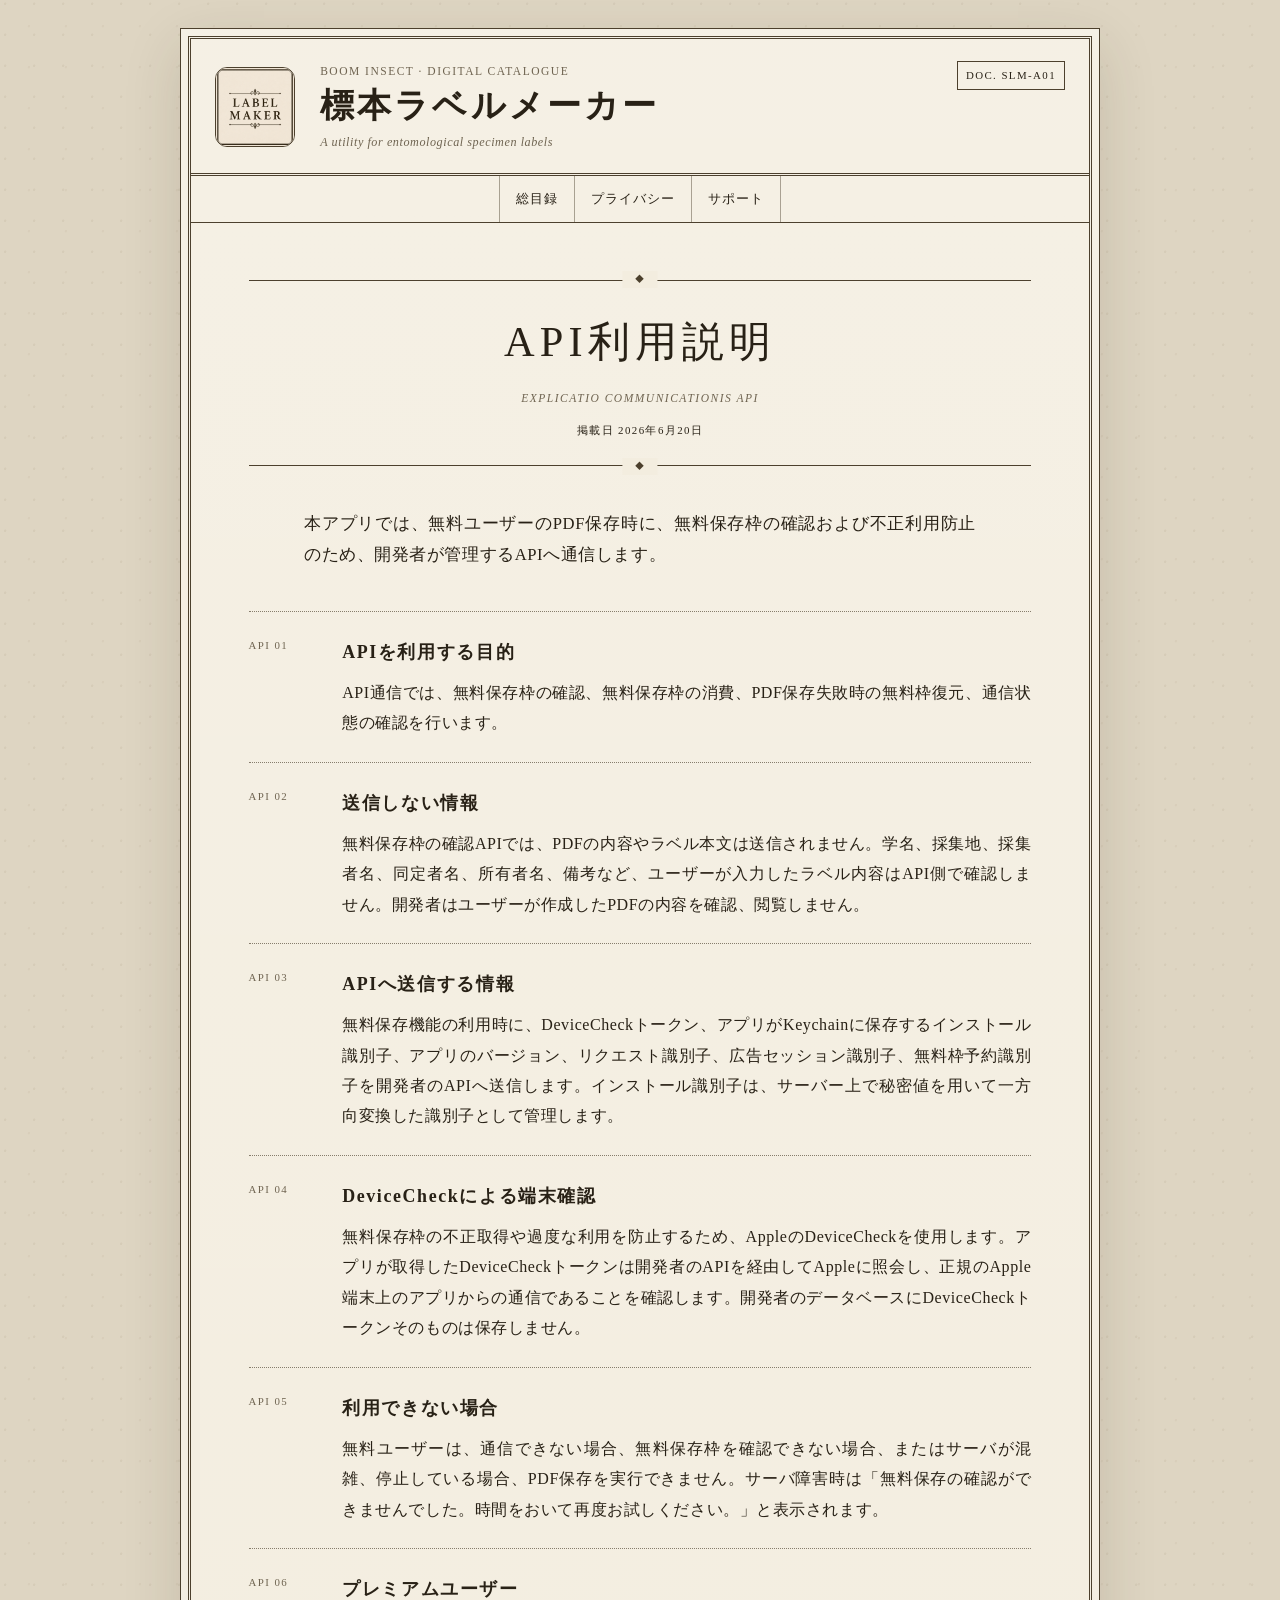
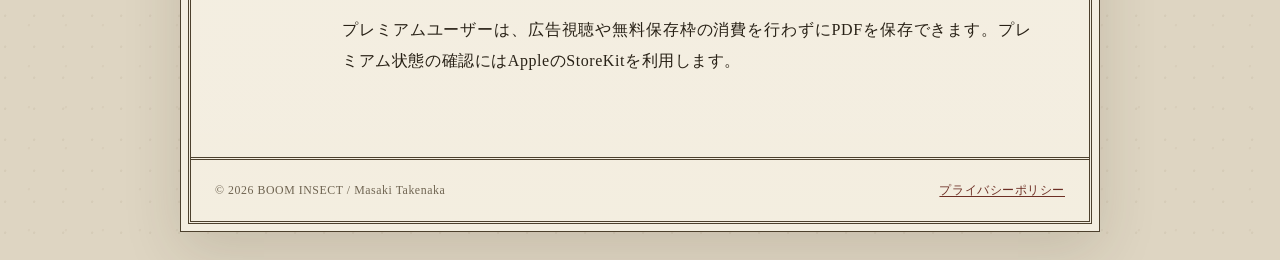
==== api.html @ 9e046845 "initial commit" ====
<!doctype html>
<html lang="ja">
<head>
  <meta charset="utf-8"><meta name="viewport" content="width=device-width, initial-scale=1">
  <meta name="description" content="標本ラベルメーカーの無料保存API利用説明。送信する情報、送信しない情報、DeviceCheckについて説明します。">
  <title>API利用説明 | 標本ラベルメーカー</title>
  <link rel="icon" href="assets/app-icon.png"><link rel="stylesheet" href="styles.css">
</head>
<body>
  <a class="skip-link" href="#main">本文へ移動</a>
  <div class="sheet"><div class="inner-frame">
    <header class="masthead"><img class="app-mark" src="assets/app-icon.png" alt="標本ラベルメーカーのアイコン" width="80" height="80"><div><p class="eyebrow">BOOM INSECT · Digital Catalogue</p><p class="site-title">標本ラベルメーカー</p><p class="site-subtitle">A utility for entomological specimen labels</p></div><p class="catalogue-number">Doc. SLM-A01</p></header>
    <nav class="site-nav" aria-label="主要ナビゲーション"><a href="index.html">総目録</a><a href="privacy.html">プライバシー</a><a href="support.html">サポート</a></nav>
    <main id="main">
      <header class="document-head"><h1>API利用説明</h1><p class="latin-note">Explicatio communicationis API</p><p class="date-line">掲載日 2026年6月20日</p></header>
      <p class="lead">本アプリでは、無料ユーザーのPDF保存時に、無料保存枠の確認および不正利用防止のため、開発者が管理するAPIへ通信します。</p>
      <section class="policy-section"><p class="section-number">API 01</p><div><h2>APIを利用する目的</h2><p>API通信では、無料保存枠の確認、無料保存枠の消費、PDF保存失敗時の無料枠復元、通信状態の確認を行います。</p></div></section>
      <section class="policy-section"><p class="section-number">API 02</p><div><h2>送信しない情報</h2><p>無料保存枠の確認APIでは、PDFの内容やラベル本文は送信されません。学名、採集地、採集者名、同定者名、所有者名、備考など、ユーザーが入力したラベル内容はAPI側で確認しません。開発者はユーザーが作成したPDFの内容を確認、閲覧しません。</p></div></section>
      <section class="policy-section"><p class="section-number">API 03</p><div><h2>APIへ送信する情報</h2><p>無料保存機能の利用時に、DeviceCheckトークン、アプリがKeychainに保存するインストール識別子、アプリのバージョン、リクエスト識別子、広告セッション識別子、無料枠予約識別子を開発者のAPIへ送信します。インストール識別子は、サーバー上で秘密値を用いて一方向変換した識別子として管理します。</p></div></section>
      <section class="policy-section"><p class="section-number">API 04</p><div><h2>DeviceCheckによる端末確認</h2><p>無料保存枠の不正取得や過度な利用を防止するため、AppleのDeviceCheckを使用します。アプリが取得したDeviceCheckトークンは開発者のAPIを経由してAppleに照会し、正規のApple端末上のアプリからの通信であることを確認します。開発者のデータベースにDeviceCheckトークンそのものは保存しません。</p></div></section>
      <section class="policy-section"><p class="section-number">API 05</p><div><h2>利用できない場合</h2><p>無料ユーザーは、通信できない場合、無料保存枠を確認できない場合、またはサーバが混雑、停止している場合、PDF保存を実行できません。サーバ障害時は「無料保存の確認ができませんでした。時間をおいて再度お試しください。」と表示されます。</p></div></section>
      <section class="policy-section"><p class="section-number">API 06</p><div><h2>プレミアムユーザー</h2><p>プレミアムユーザーは、広告視聴や無料保存枠の消費を行わずにPDFを保存できます。プレミアム状態の確認にはAppleのStoreKitを利用します。</p></div></section>
    </main>
    <footer class="site-footer"><p>© 2026 BOOM INSECT / Masaki Takenaka</p><p><a href="privacy.html">プライバシーポリシー</a></p></footer>
  </div></div>
</body>
</html>
---- styles.css ----
:root {
  --ink: #282116;
  --muted: #6f6451;
  --paper: #f3eddf;
  --paper-light: #faf6ec;
  --rule: #4c402d;
  --accent: #6d2f25;
  --shadow: rgba(50, 39, 23, 0.14);
}

* {
  box-sizing: border-box;
}

html {
  scroll-behavior: smooth;
}

body {
  margin: 0;
  color: var(--ink);
  background:
    radial-gradient(circle at 18% 12%, rgba(112, 87, 49, 0.07) 0 1px, transparent 1.5px),
    radial-gradient(circle at 78% 64%, rgba(112, 87, 49, 0.05) 0 1px, transparent 1.5px),
    #ded5c2;
  background-size: 29px 31px, 37px 41px, auto;
  font-family: "Yu Mincho", "Hiragino Mincho ProN", "Hiragino Mincho Pro", serif;
  line-height: 1.9;
  letter-spacing: 0.035em;
}

a {
  color: var(--accent);
  text-underline-offset: 0.2em;
  text-decoration-thickness: 1px;
}

a:hover {
  text-decoration-thickness: 2px;
}

.skip-link {
  position: absolute;
  top: -5rem;
  left: 1rem;
  z-index: 10;
  padding: 0.5rem 0.8rem;
  color: var(--paper-light);
  background: var(--ink);
}

.skip-link:focus {
  top: 1rem;
}

.sheet {
  width: min(920px, calc(100% - 32px));
  min-height: 100vh;
  margin: 28px auto;
  background:
    linear-gradient(rgba(255, 255, 255, 0.18), rgba(255, 255, 255, 0.04)),
    var(--paper);
  border: 1px solid var(--rule);
  box-shadow: 0 18px 55px var(--shadow);
}

.inner-frame {
  margin: 7px;
  border: 3px double var(--rule);
}

.masthead {
  display: grid;
  grid-template-columns: 86px 1fr auto;
  gap: 1.2rem;
  align-items: center;
  padding: 1.35rem 1.5rem 1.15rem;
  border-bottom: 3px double var(--rule);
}

.app-mark {
  display: block;
  width: 80px;
  height: 80px;
  border: 1px solid var(--rule);
  border-radius: 12px;
}

.eyebrow,
.catalogue-number,
.latin-note,
.section-number,
.date-line {
  font-family: Georgia, "Times New Roman", serif;
  text-transform: uppercase;
  letter-spacing: 0.13em;
}

.eyebrow {
  margin: 0 0 0.1rem;
  color: var(--muted);
  font-size: 0.72rem;
}

.site-title {
  margin: 0;
  font-size: clamp(1.45rem, 4vw, 2.15rem);
  line-height: 1.25;
  letter-spacing: 0.09em;
  font-weight: 600;
}

.site-subtitle {
  margin: 0.25rem 0 0;
  color: var(--muted);
  font-family: Georgia, "Times New Roman", serif;
  font-size: 0.76rem;
  font-style: italic;
}

.catalogue-number {
  align-self: start;
  margin: 0;
  padding: 0.22rem 0.5rem;
  border: 1px solid var(--rule);
  font-size: 0.68rem;
  white-space: nowrap;
}

.site-nav {
  display: flex;
  justify-content: center;
  gap: 0;
  border-bottom: 1px solid var(--rule);
  font-size: 0.83rem;
  letter-spacing: 0.08em;
}

.site-nav a {
  padding: 0.65rem 1rem;
  color: var(--ink);
  text-decoration: none;
  border-inline-start: 1px solid rgba(76, 64, 45, 0.45);
}

.site-nav a:last-child {
  border-inline-end: 1px solid rgba(76, 64, 45, 0.45);
}

.site-nav a[aria-current="page"],
.site-nav a:hover {
  color: var(--paper-light);
  background: var(--rule);
}

main {
  padding: clamp(1.5rem, 5vw, 3.6rem);
}

.document-head {
  position: relative;
  margin-bottom: 2.6rem;
  padding: 1.3rem 0 1.5rem;
  text-align: center;
  border-top: 1px solid var(--rule);
  border-bottom: 1px solid var(--rule);
}

.document-head::before,
.document-head::after {
  content: "◆";
  position: absolute;
  left: 50%;
  padding: 0 0.8rem;
  color: var(--rule);
  background: var(--paper);
  transform: translateX(-50%);
  font-size: 0.55rem;
}

.document-head::before {
  top: -0.62rem;
}

.document-head::after {
  bottom: -0.62rem;
}

.document-head h1 {
  margin: 0;
  font-size: clamp(1.65rem, 5vw, 2.65rem);
  font-weight: 500;
  letter-spacing: 0.12em;
}

.latin-note {
  margin: 0.35rem 0 0;
  color: var(--muted);
  font-size: 0.72rem;
  font-style: italic;
}

.date-line {
  margin: 0.65rem 0 0;
  font-size: 0.68rem;
}

.lead {
  max-width: 42rem;
  margin: 0 auto 2.5rem;
  font-size: 1.04rem;
  text-align: justify;
}

.policy-section {
  display: grid;
  grid-template-columns: 4.6rem 1fr;
  gap: 1.25rem;
  padding: 1.45rem 0;
  border-top: 1px dotted rgba(76, 64, 45, 0.65);
}

.section-number {
  margin: 0.15rem 0 0;
  color: var(--muted);
  font-size: 0.68rem;
}

.policy-section h2 {
  margin: 0 0 0.55rem;
  font-size: 1.12rem;
  letter-spacing: 0.09em;
  font-weight: 600;
}

.policy-section p,
.policy-section ul {
  margin: 0;
  text-align: justify;
}

.policy-section p + p,
.policy-section p + ul,
.policy-section ul + p {
  margin-top: 0.7rem;
}

.policy-section ul {
  padding-left: 1.4rem;
}

.retention-table {
  width: 100%;
  margin-top: 0.7rem;
  border-collapse: collapse;
  font-size: 0.93rem;
}

.retention-table th,
.retention-table td {
  padding: 0.55rem 0.65rem;
  text-align: left;
  vertical-align: top;
  border: 1px solid rgba(76, 64, 45, 0.7);
}

.retention-table th {
  width: 32%;
  background: rgba(76, 64, 45, 0.07);
  font-weight: 600;
}

.index-grid {
  display: grid;
  grid-template-columns: repeat(2, minmax(0, 1fr));
  gap: 1.25rem;
  margin: 2rem 0;
}

.index-card {
  display: block;
  min-height: 14rem;
  padding: 1.4rem;
  color: var(--ink);
  border: 3px double var(--rule);
  text-decoration: none;
  background: rgba(250, 246, 236, 0.42);
}

.index-card:hover {
  background: var(--paper-light);
  transform: translateY(-2px);
}

.index-card .section-number {
  display: block;
  margin-bottom: 1.25rem;
}

.index-card h2 {
  margin: 0 0 0.7rem;
  font-size: 1.35rem;
  font-weight: 500;
  letter-spacing: 0.08em;
}

.index-card p {
  margin: 0;
  color: var(--muted);
}

.index-card .read-more {
  display: block;
  margin-top: 1.2rem;
  color: var(--accent);
  font-size: 0.82rem;
}

.support-box {
  padding: 1.25rem 1.4rem;
  border: 3px double var(--rule);
  background: rgba(250, 246, 236, 0.5);
}

.support-box p {
  margin: 0.25rem 0;
}

.revision-entry {
  position: relative;
  padding-left: 1.4rem;
  border-left: 1px solid var(--rule);
}

.revision-entry::before {
  content: "";
  position: absolute;
  top: 0.65rem;
  left: -0.32rem;
  width: 0.55rem;
  height: 0.55rem;
  background: var(--paper);
  border: 1px solid var(--rule);
  transform: rotate(45deg);
}

.revision-entry h2 {
  margin-bottom: 0.1rem;
}

.revision-version {
  margin: 0 0 0.6rem;
  color: var(--muted);
  font-family: Georgia, "Times New Roman", serif;
  font-size: 0.76rem;
  letter-spacing: 0.1em;
  text-transform: uppercase;
}

.contact-address {
  font-style: normal;
}

.site-footer {
  display: grid;
  grid-template-columns: 1fr auto;
  gap: 1rem;
  padding: 1.2rem 1.5rem;
  color: var(--muted);
  border-top: 3px double var(--rule);
  font-size: 0.74rem;
}

.site-footer p {
  margin: 0;
}

@media (max-width: 640px) {
  .sheet {
    width: 100%;
    margin: 0;
    border-inline: 0;
  }

  .inner-frame {
    margin: 4px;
  }

  .masthead {
    grid-template-columns: 62px 1fr;
    gap: 0.8rem;
    padding: 1rem;
  }

  .app-mark {
    width: 58px;
    height: 58px;
    border-radius: 9px;
  }

  .catalogue-number {
    display: none;
  }

  .site-nav {
    font-size: 0.76rem;
  }

  .site-nav a {
    flex: 1;
    padding-inline: 0.35rem;
    text-align: center;
  }

  main {
    padding: 1.35rem 1rem 2rem;
  }

  .policy-section {
    display: block;
  }

  .section-number {
    margin-bottom: 0.3rem;
  }

  .index-grid {
    grid-template-columns: 1fr;
  }

  .retention-table,
  .retention-table tbody,
  .retention-table tr,
  .retention-table th,
  .retention-table td {
    display: block;
    width: 100%;
  }

  .retention-table tr + tr {
    margin-top: 0.6rem;
  }

  .retention-table td {
    border-top: 0;
  }

  .site-footer {
    display: block;
    text-align: center;
  }
}

@media print {
  body {
    background: white;
  }

  .sheet {
    width: 100%;
    margin: 0;
    box-shadow: none;
  }

  .site-nav,
  .skip-link {
    display: none;
  }

  a {
    color: inherit;
  }
}
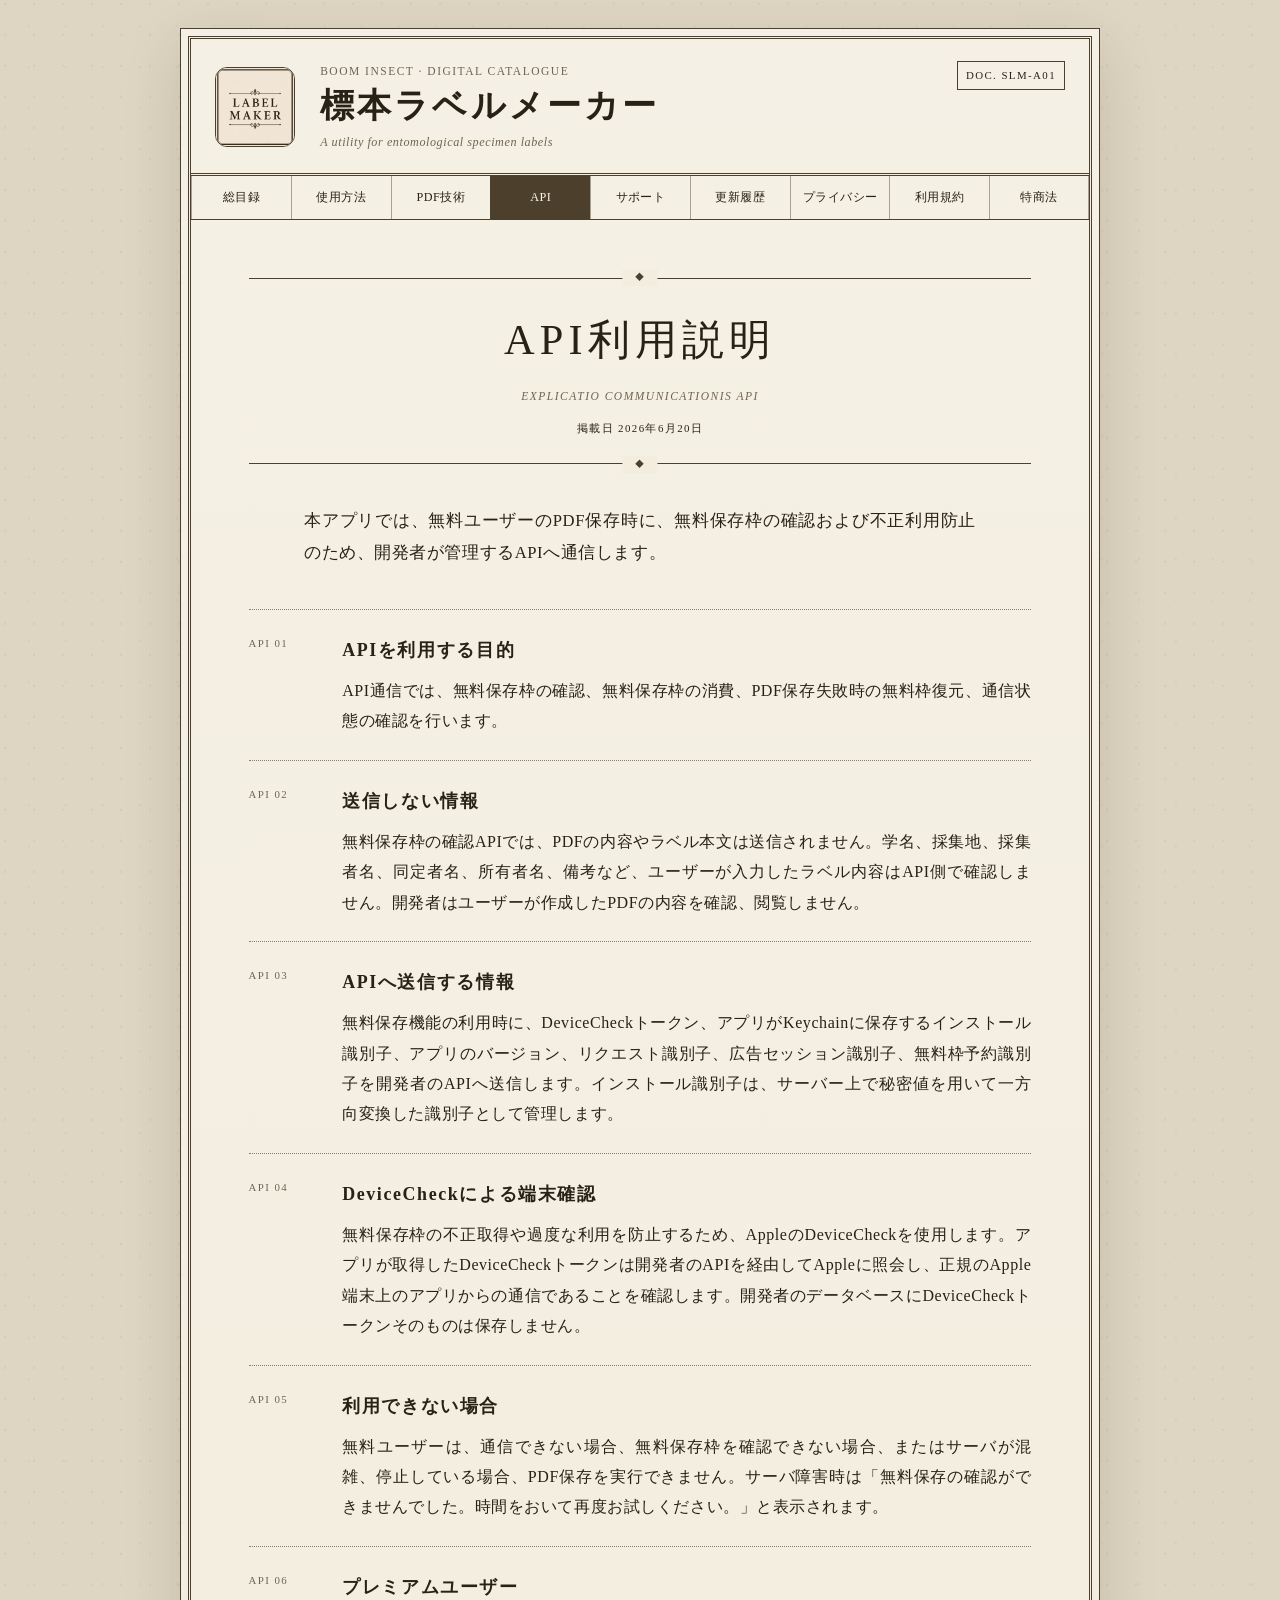
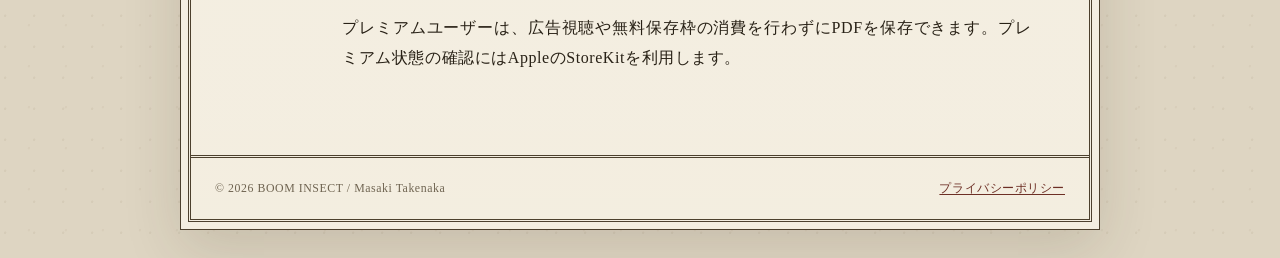
==== commit 1cc5915c: "explain how to use" ====
--- a/api.html
+++ b/api.html
@@ -4,13 +4,13 @@
   <meta charset="utf-8"><meta name="viewport" content="width=device-width, initial-scale=1">
   <meta name="description" content="標本ラベルメーカーの無料保存API利用説明。送信する情報、送信しない情報、DeviceCheckについて説明します。">
   <title>API利用説明 | 標本ラベルメーカー</title>
-  <link rel="icon" href="assets/app-icon.png"><link rel="stylesheet" href="styles.css">
+  <link rel="icon" href="assets/app-icon.png"><link rel="stylesheet" href="styles.css?v=20260620-3">
 </head>
 <body>
   <a class="skip-link" href="#main">本文へ移動</a>
   <div class="sheet"><div class="inner-frame">
     <header class="masthead"><img class="app-mark" src="assets/app-icon.png" alt="標本ラベルメーカーのアイコン" width="80" height="80"><div><p class="eyebrow">BOOM INSECT · Digital Catalogue</p><p class="site-title">標本ラベルメーカー</p><p class="site-subtitle">A utility for entomological specimen labels</p></div><p class="catalogue-number">Doc. SLM-A01</p></header>
-    <nav class="site-nav" aria-label="主要ナビゲーション"><a href="index.html">総目録</a><a href="privacy.html">プライバシー</a><a href="support.html">サポート</a></nav>
+    <nav class="site-nav" aria-label="主要ナビゲーション"><a href="index.html">総目録</a><a href="usage.html">使用方法</a><a href="pdf-technology.html">PDF技術</a><a href="api.html" aria-current="page">API</a><a href="support.html">サポート</a><a href="updates.html">更新履歴</a><a href="privacy.html">プライバシー</a><a href="terms.html">利用規約</a><a href="commerce.html">特商法</a></nav>
     <main id="main">
       <header class="document-head"><h1>API利用説明</h1><p class="latin-note">Explicatio communicationis API</p><p class="date-line">掲載日 2026年6月20日</p></header>
       <p class="lead">本アプリでは、無料ユーザーのPDF保存時に、無料保存枠の確認および不正利用防止のため、開発者が管理するAPIへ通信します。</p>
--- a/styles.css
+++ b/styles.css
@@ -128,18 +128,20 @@
 }
 
 .site-nav {
-  display: flex;
+  display: grid;
+  grid-template-columns: repeat(9, minmax(0, 1fr));
   justify-content: center;
-  gap: 0;
   border-bottom: 1px solid var(--rule);
-  font-size: 0.83rem;
-  letter-spacing: 0.08em;
+  font-size: 0.76rem;
+  letter-spacing: 0.04em;
 }
 
 .site-nav a {
-  padding: 0.65rem 1rem;
+  padding: 0.65rem 0.35rem;
   color: var(--ink);
   text-decoration: none;
+  text-align: center;
+  white-space: nowrap;
   border-inline-start: 1px solid rgba(76, 64, 45, 0.45);
 }
 
@@ -151,6 +153,16 @@
 .site-nav a:hover {
   color: var(--paper-light);
   background: var(--rule);
+}
+
+@media (max-width: 1000px) {
+  .site-nav {
+    grid-template-columns: repeat(3, minmax(0, 1fr));
+  }
+
+  .site-nav a {
+    border-bottom: 1px solid rgba(76, 64, 45, 0.28);
+  }
 }
 
 main {
@@ -403,11 +415,11 @@
   }
 
   .site-nav {
+    grid-template-columns: repeat(3, minmax(0, 1fr));
     font-size: 0.76rem;
   }
 
   .site-nav a {
-    flex: 1;
     padding-inline: 0.35rem;
     text-align: center;
   }
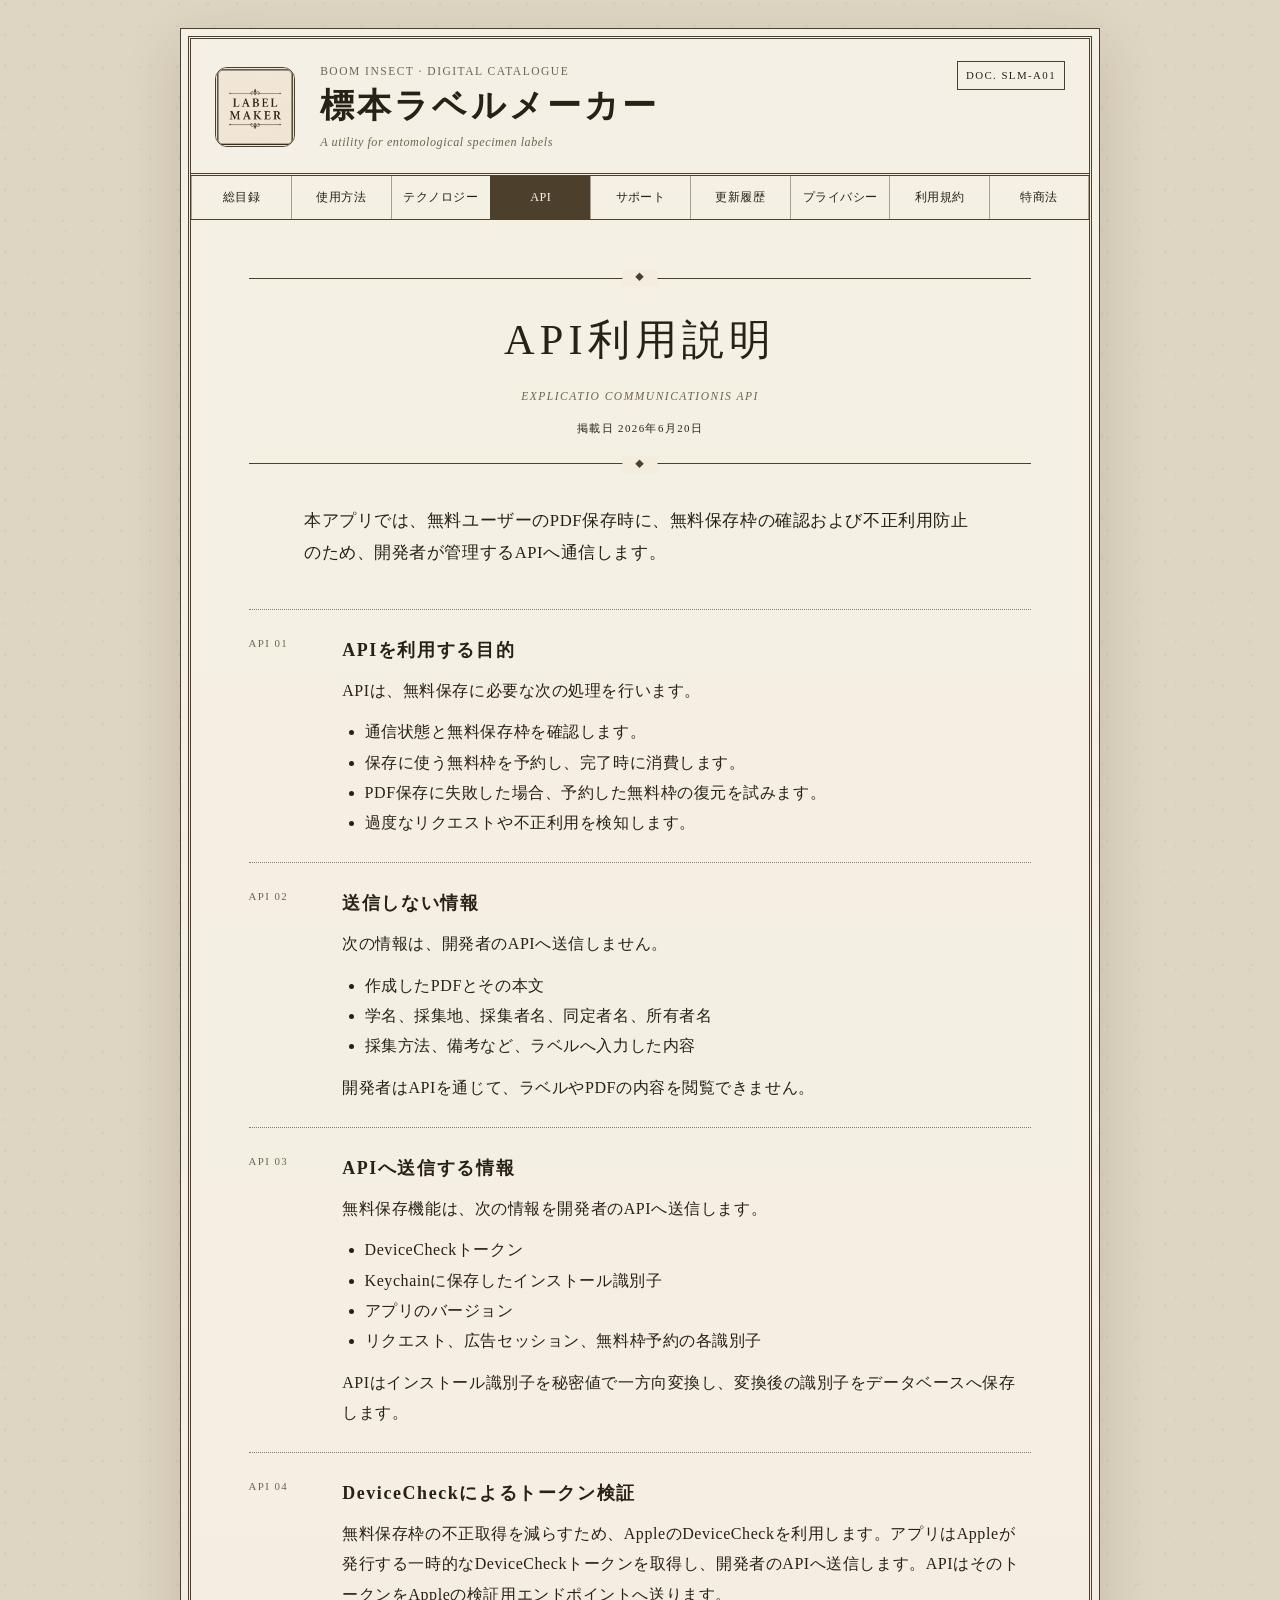
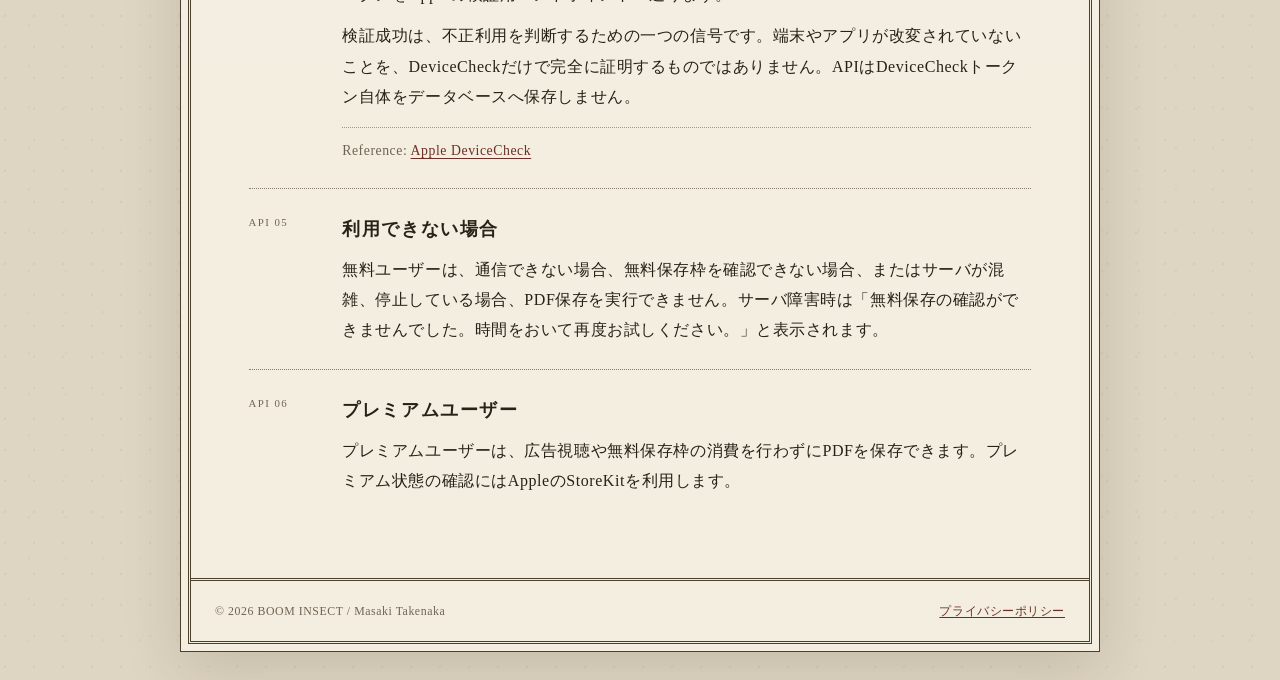
==== commit 57a2dd4b: "Update release site pages and app ads" ====
--- a/api.html
+++ b/api.html
@@ -4,20 +4,20 @@
   <meta charset="utf-8"><meta name="viewport" content="width=device-width, initial-scale=1">
   <meta name="description" content="標本ラベルメーカーの無料保存API利用説明。送信する情報、送信しない情報、DeviceCheckについて説明します。">
   <title>API利用説明 | 標本ラベルメーカー</title>
-  <link rel="icon" href="assets/app-icon.png"><link rel="stylesheet" href="styles.css?v=20260620-3">
+  <link rel="icon" href="assets/app-icon.png"><link rel="stylesheet" href="styles.css?v=20260621-3">
 </head>
 <body>
   <a class="skip-link" href="#main">本文へ移動</a>
   <div class="sheet"><div class="inner-frame">
     <header class="masthead"><img class="app-mark" src="assets/app-icon.png" alt="標本ラベルメーカーのアイコン" width="80" height="80"><div><p class="eyebrow">BOOM INSECT · Digital Catalogue</p><p class="site-title">標本ラベルメーカー</p><p class="site-subtitle">A utility for entomological specimen labels</p></div><p class="catalogue-number">Doc. SLM-A01</p></header>
-    <nav class="site-nav" aria-label="主要ナビゲーション"><a href="index.html">総目録</a><a href="usage.html">使用方法</a><a href="pdf-technology.html">PDF技術</a><a href="api.html" aria-current="page">API</a><a href="support.html">サポート</a><a href="updates.html">更新履歴</a><a href="privacy.html">プライバシー</a><a href="terms.html">利用規約</a><a href="commerce.html">特商法</a></nav>
+    <nav class="site-nav" aria-label="主要ナビゲーション"><a href="index.html">総目録</a><a href="usage.html">使用方法</a><a href="pdf-technology.html">テクノロジー</a><a href="api.html" aria-current="page">API</a><a href="support.html">サポート</a><a href="updates.html">更新履歴</a><a href="privacy.html">プライバシー</a><a href="terms.html">利用規約</a><a href="commerce.html">特商法</a></nav>
     <main id="main">
       <header class="document-head"><h1>API利用説明</h1><p class="latin-note">Explicatio communicationis API</p><p class="date-line">掲載日 2026年6月20日</p></header>
       <p class="lead">本アプリでは、無料ユーザーのPDF保存時に、無料保存枠の確認および不正利用防止のため、開発者が管理するAPIへ通信します。</p>
-      <section class="policy-section"><p class="section-number">API 01</p><div><h2>APIを利用する目的</h2><p>API通信では、無料保存枠の確認、無料保存枠の消費、PDF保存失敗時の無料枠復元、通信状態の確認を行います。</p></div></section>
-      <section class="policy-section"><p class="section-number">API 02</p><div><h2>送信しない情報</h2><p>無料保存枠の確認APIでは、PDFの内容やラベル本文は送信されません。学名、採集地、採集者名、同定者名、所有者名、備考など、ユーザーが入力したラベル内容はAPI側で確認しません。開発者はユーザーが作成したPDFの内容を確認、閲覧しません。</p></div></section>
-      <section class="policy-section"><p class="section-number">API 03</p><div><h2>APIへ送信する情報</h2><p>無料保存機能の利用時に、DeviceCheckトークン、アプリがKeychainに保存するインストール識別子、アプリのバージョン、リクエスト識別子、広告セッション識別子、無料枠予約識別子を開発者のAPIへ送信します。インストール識別子は、サーバー上で秘密値を用いて一方向変換した識別子として管理します。</p></div></section>
-      <section class="policy-section"><p class="section-number">API 04</p><div><h2>DeviceCheckによる端末確認</h2><p>無料保存枠の不正取得や過度な利用を防止するため、AppleのDeviceCheckを使用します。アプリが取得したDeviceCheckトークンは開発者のAPIを経由してAppleに照会し、正規のApple端末上のアプリからの通信であることを確認します。開発者のデータベースにDeviceCheckトークンそのものは保存しません。</p></div></section>
+      <section class="policy-section"><p class="section-number">API 01</p><div><h2>APIを利用する目的</h2><p>APIは、無料保存に必要な次の処理を行います。</p><ul><li>通信状態と無料保存枠を確認します。</li><li>保存に使う無料枠を予約し、完了時に消費します。</li><li>PDF保存に失敗した場合、予約した無料枠の復元を試みます。</li><li>過度なリクエストや不正利用を検知します。</li></ul></div></section>
+      <section class="policy-section"><p class="section-number">API 02</p><div><h2>送信しない情報</h2><p>次の情報は、開発者のAPIへ送信しません。</p><ul><li>作成したPDFとその本文</li><li>学名、採集地、採集者名、同定者名、所有者名</li><li>採集方法、備考など、ラベルへ入力した内容</li></ul><p>開発者はAPIを通じて、ラベルやPDFの内容を閲覧できません。</p></div></section>
+      <section class="policy-section"><p class="section-number">API 03</p><div><h2>APIへ送信する情報</h2><p>無料保存機能は、次の情報を開発者のAPIへ送信します。</p><ul><li>DeviceCheckトークン</li><li>Keychainに保存したインストール識別子</li><li>アプリのバージョン</li><li>リクエスト、広告セッション、無料枠予約の各識別子</li></ul><p>APIはインストール識別子を秘密値で一方向変換し、変換後の識別子をデータベースへ保存します。</p></div></section>
+      <section class="policy-section"><p class="section-number">API 04</p><div><h2>DeviceCheckによるトークン検証</h2><p>無料保存枠の不正取得を減らすため、AppleのDeviceCheckを利用します。アプリはAppleが発行する一時的なDeviceCheckトークンを取得し、開発者のAPIへ送信します。APIはそのトークンをAppleの検証用エンドポイントへ送ります。</p><p>検証成功は、不正利用を判断するための一つの信号です。端末やアプリが改変されていないことを、DeviceCheckだけで完全に証明するものではありません。APIはDeviceCheckトークン自体をデータベースへ保存しません。</p><p class="source-note">Reference: <a href="https://developer.apple.com/documentation/devicecheck/accessing-and-modifying-per-device-data" rel="noopener noreferrer">Apple DeviceCheck</a></p></div></section>
       <section class="policy-section"><p class="section-number">API 05</p><div><h2>利用できない場合</h2><p>無料ユーザーは、通信できない場合、無料保存枠を確認できない場合、またはサーバが混雑、停止している場合、PDF保存を実行できません。サーバ障害時は「無料保存の確認ができませんでした。時間をおいて再度お試しください。」と表示されます。</p></div></section>
       <section class="policy-section"><p class="section-number">API 06</p><div><h2>プレミアムユーザー</h2><p>プレミアムユーザーは、広告視聴や無料保存枠の消費を行わずにPDFを保存できます。プレミアム状態の確認にはAppleのStoreKitを利用します。</p></div></section>
     </main>
--- a/styles.css
+++ b/styles.css
@@ -221,7 +221,93 @@
   max-width: 42rem;
   margin: 0 auto 2.5rem;
   font-size: 1.04rem;
-  text-align: justify;
+  text-align: left;
+}
+
+.usage-branch {
+  margin-bottom: 1.2rem;
+  padding: 1.25rem;
+  border: 3px double var(--rule);
+  background: rgba(250, 246, 236, 0.42);
+}
+
+.usage-branch h2,
+.usage-branch p {
+  margin: 0;
+}
+
+.usage-branch h2 {
+  font-size: 1.2rem;
+  letter-spacing: 0.09em;
+}
+
+.usage-branch h2 + p {
+  margin-top: 0.35rem;
+}
+
+.usage-tabs {
+  display: grid;
+  grid-template-columns: repeat(2, minmax(0, 1fr));
+  margin-top: 1rem;
+  border: 1px solid var(--rule);
+}
+
+.usage-tab {
+  min-height: 3.2rem;
+  padding: 0.7rem 1rem;
+  color: var(--ink);
+  background: transparent;
+  border: 0;
+  border-radius: 0;
+  font: 600 1rem/1.4 "Yu Mincho", "Hiragino Mincho ProN", "Hiragino Mincho Pro", serif;
+  letter-spacing: 0.12em;
+  cursor: pointer;
+}
+
+.usage-tab + .usage-tab {
+  border-inline-start: 1px solid var(--rule);
+}
+
+.usage-tab[aria-selected="true"] {
+  color: var(--paper-light);
+  background: var(--rule);
+}
+
+.usage-tab:hover:not([aria-selected="true"]) {
+  background: rgba(76, 64, 45, 0.08);
+}
+
+.usage-tab:focus-visible {
+  position: relative;
+  z-index: 1;
+  outline: 3px double var(--accent);
+  outline-offset: -5px;
+}
+
+.technology-tabs {
+  grid-template-columns: repeat(5, minmax(0, 1fr));
+}
+
+.technology-tab {
+  min-height: 4.5rem;
+  padding-inline: 0.45rem;
+  font-size: 0.82rem;
+  letter-spacing: 0.05em;
+}
+
+.technology-article {
+  margin-bottom: 0;
+}
+
+.usage-panel {
+  margin-bottom: 1.5rem;
+  padding-inline: 1rem;
+  border-inline: 1px solid rgba(76, 64, 45, 0.45);
+  border-bottom: 1px solid rgba(76, 64, 45, 0.45);
+}
+
+.usage-panel[hidden] {
+  display: none;
 }
 
 .policy-section {
@@ -248,7 +334,7 @@
 .policy-section p,
 .policy-section ul {
   margin: 0;
-  text-align: justify;
+  text-align: left;
 }
 
 .policy-section p + p,
@@ -259,6 +345,25 @@
 
 .policy-section ul {
   padding-left: 1.4rem;
+}
+
+.verification-note,
+.source-note {
+  color: var(--muted);
+  font-size: 0.86rem;
+}
+
+.verification-note {
+  margin: 0 0 1.5rem;
+  padding: 0.85rem 1rem;
+  border-inline-start: 3px double var(--rule);
+  background: rgba(76, 64, 45, 0.05);
+}
+
+.source-note {
+  margin-top: 0.9rem !important;
+  padding-top: 0.65rem;
+  border-top: 1px dotted rgba(76, 64, 45, 0.5);
 }
 
 .retention-table {
@@ -432,6 +537,36 @@
     display: block;
   }
 
+  .usage-branch {
+    padding: 1rem;
+  }
+
+  .usage-panel {
+    padding-inline: 0.75rem;
+  }
+
+  .technology-tabs {
+    grid-template-columns: repeat(2, minmax(0, 1fr));
+  }
+
+  .technology-tab {
+    min-height: 3.8rem;
+    border-bottom: 1px solid rgba(76, 64, 45, 0.45);
+  }
+
+  .technology-tab + .technology-tab {
+    border-inline-start: 0;
+  }
+
+  .technology-tab:nth-child(even) {
+    border-inline-start: 1px solid var(--rule);
+  }
+
+  .technology-tab:last-child {
+    grid-column: 1 / -1;
+    border-bottom: 0;
+  }
+
   .section-number {
     margin-bottom: 0.3rem;
   }
